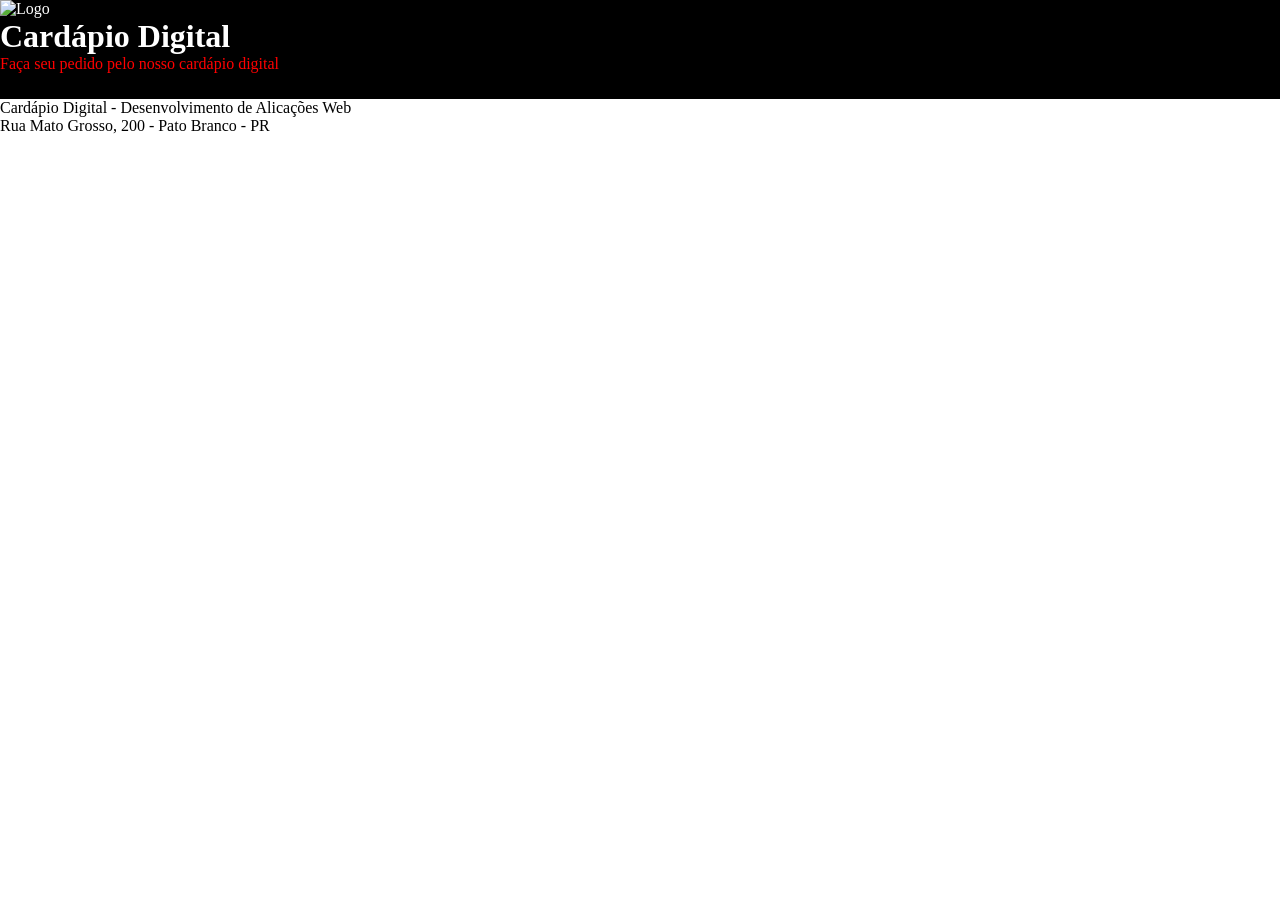
==== Cardápio-html/Index.html @ b585f3b7 "envio1" ====
<!DOCTYPE html>
<html lang="pt-BR">
<head>
    <meta charset="UTF-8">
    <meta name="viewport" content="width=device-width, initial-scale=1.0">
    <title>Cardápio Digital</title>
    <link rel = "stylesheet" href="./Assets/css/estilo.css">
</head>

<body>
<header>
    <div>
        <img src="./Assets/Img/Logo_lanchonete.svg" alt="Logo">
    </div>
    <div>
    <h1>Cardápio Digital</h1>
    <p>Faça seu pedido pelo nosso cardápio digital</p>
    </div>
    

    <div>
        <img src="./Assets/Img/cart.svg" alt="Carrinho">
    </div>
</header>  

<nav>
    <!-- Colocar as opções de navegação aqui -->
     <!--Dentro do Body está o header e o nav-->
</nav>

<main>
    <!--Colocar o conteúdo principal aqui (cards de produto)-->
    <!-- Texto Apenas dentro de H e dentro de P-->
</main>

<footer>
    <p>Cardápio Digital - Desenvolvimento de Alicações Web</p>
    <p>Rua Mato Grosso, 200 - Pato Branco - PR</p>
</footer>
    
</body>

</html>
---- Cardápio-html/Assets/css/estilo.css ----
:root{
  --text:black;
  --bg: black;
}
*{
  margin:0;
  padding:0;
  box-sizing:border-box;
}
header{
    background-color:black;
    color:white;
p {
  color: red;
}

}
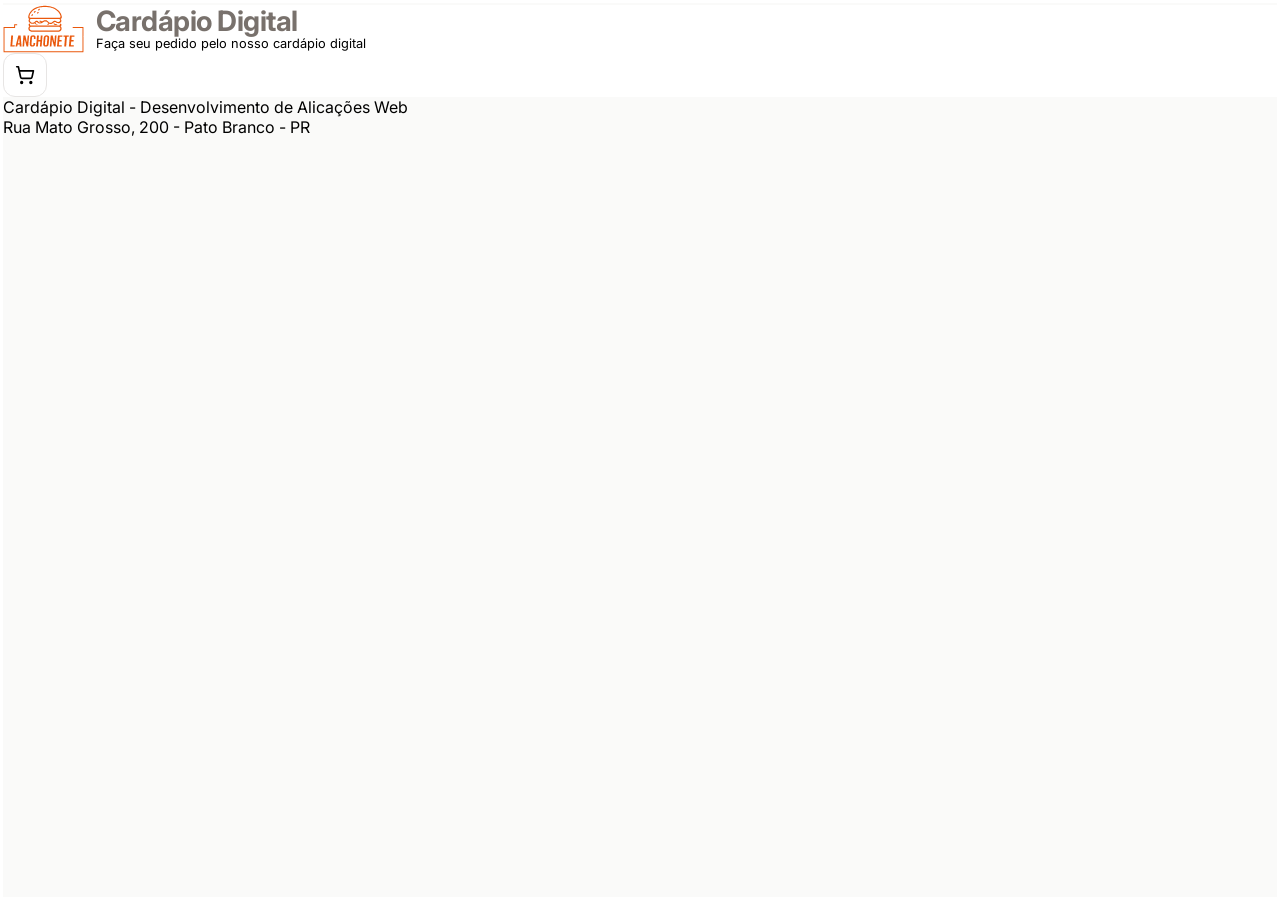
==== commit 36042877: "Aula14/08" ====
--- a/Cardápio-html/Index.html
+++ b/Cardápio-html/Index.html
@@ -1,43 +1,50 @@
 <!DOCTYPE html>
 <html lang="pt-BR">
+
 <head>
     <meta charset="UTF-8">
     <meta name="viewport" content="width=device-width, initial-scale=1.0">
     <title>Cardápio Digital</title>
-    <link rel = "stylesheet" href="./Assets/css/estilo.css">
+
+    <link rel="preconnect" href="https://fonts.googleapis.com">
+    <link rel="preconnect" href="https://fonts.gstatic.com" crossorigin>
+    <link
+        href="https://fonts.googleapis.com/css2?family=Inter:ital,opsz,wght@0,14..32,100..900;1,14..32,100..900&display=swap"
+        rel="stylesheet">
+    <link rel="stylesheet" href="./Assets/css/estilo.css">
 </head>
 
 <body>
-<header>
-    <div>
-        <img src="./Assets/Img/Logo_lanchonete.svg" alt="Logo">
-    </div>
-    <div>
-    <h1>Cardápio Digital</h1>
-    <p>Faça seu pedido pelo nosso cardápio digital</p>
-    </div>
-    
+    <header>
+        <div class="brand">
+            <img src="./Assets/Img/logo_lanchonete.svg" alt="Logo">
+        
+            <div>
+                <h1>Cardápio Digital</h1>
+                <p>Faça seu pedido pelo nosso cardápio digital</p>
+            </div>
+        </div>
 
-    <div>
-        <img src="./Assets/Img/cart.svg" alt="Carrinho">
-    </div>
-</header>  
+        <div class="cart-button">
+            <img src="./Assets/Img/cart.svg" alt="Carrinho">
+        </div>
+    </header>
 
-<nav>
-    <!-- Colocar as opções de navegação aqui -->
-     <!--Dentro do Body está o header e o nav-->
-</nav>
+    <nav>
+        <!-- Colocar as opções de navegação aqui -->
+        <!--Dentro do Body está o header e o nav-->
+    </nav>
 
-<main>
-    <!--Colocar o conteúdo principal aqui (cards de produto)-->
-    <!-- Texto Apenas dentro de H e dentro de P-->
-</main>
+    <main>
+        <!--Colocar o conteúdo principal aqui (cards de produto)-->
+        <!-- Texto Apenas dentro de H e dentro de P-->
+    </main>
 
-<footer>
-    <p>Cardápio Digital - Desenvolvimento de Alicações Web</p>
-    <p>Rua Mato Grosso, 200 - Pato Branco - PR</p>
-</footer>
-    
+    <footer>
+        <p>Cardápio Digital - Desenvolvimento de Alicações Web</p>
+        <p>Rua Mato Grosso, 200 - Pato Branco - PR</p>
+    </footer>
+
 </body>
 
 </html>
--- a/Cardápio-html/Assets/css/estilo.css
+++ b/Cardápio-html/Assets/css/estilo.css
@@ -1,17 +1,64 @@
 :root{
-  --text:black;
-  --bg: black;
+  --text:#1c1917
 }
-*{
-  margin:0;
-  padding:0;
-  box-sizing:border-box;
+/******
+*Generics
+*******/
+body {
+  border: 3px solid white;
+  font-family: "Inter", sans-serif;
+  min-height: 100vh;
+  color: var(--text);
+  background-color: #fafaf9;
 }
-header{
-    background-color:black;
-    color:white;
-p {
-  color: red;
+* {
+  margin: 0;
+  padding: 0;
+  box-sizing: border-box;
 }
 
+header {
+  background-color: #ffffff;
+}
+
+p {
+  color: black;
+}
+
+/***********
+Cabeçalho
+***********/
+header .brand {
+  display: flex;
+  align-items: center; 
+  margin-top: 2px;
+  font-size: 0.8rem;
+  color: #78716c;
+  gap: 0.75rem;
+}
+
+header .brand img {
+  height: 3rem;
+}
+
+header .brand h1 {
+  font-size: 1.75rem;
+  font-weight: 700;
+  line-height: 1.05;
+  letter-spacing: -0.5px;
+}
+
+header .cart-button {
+  display: flex;
+  border: 1px solid #E7E5E4;
+  width: 2.75rem;
+  height: 2.75rem;
+  align-items: center;
+  justify-content: center;
+  border-radius: 0.75rem;
+}
+
+header .cart-button img {
+  width: 1.25rem;
+  height: 1.25rem;
 }
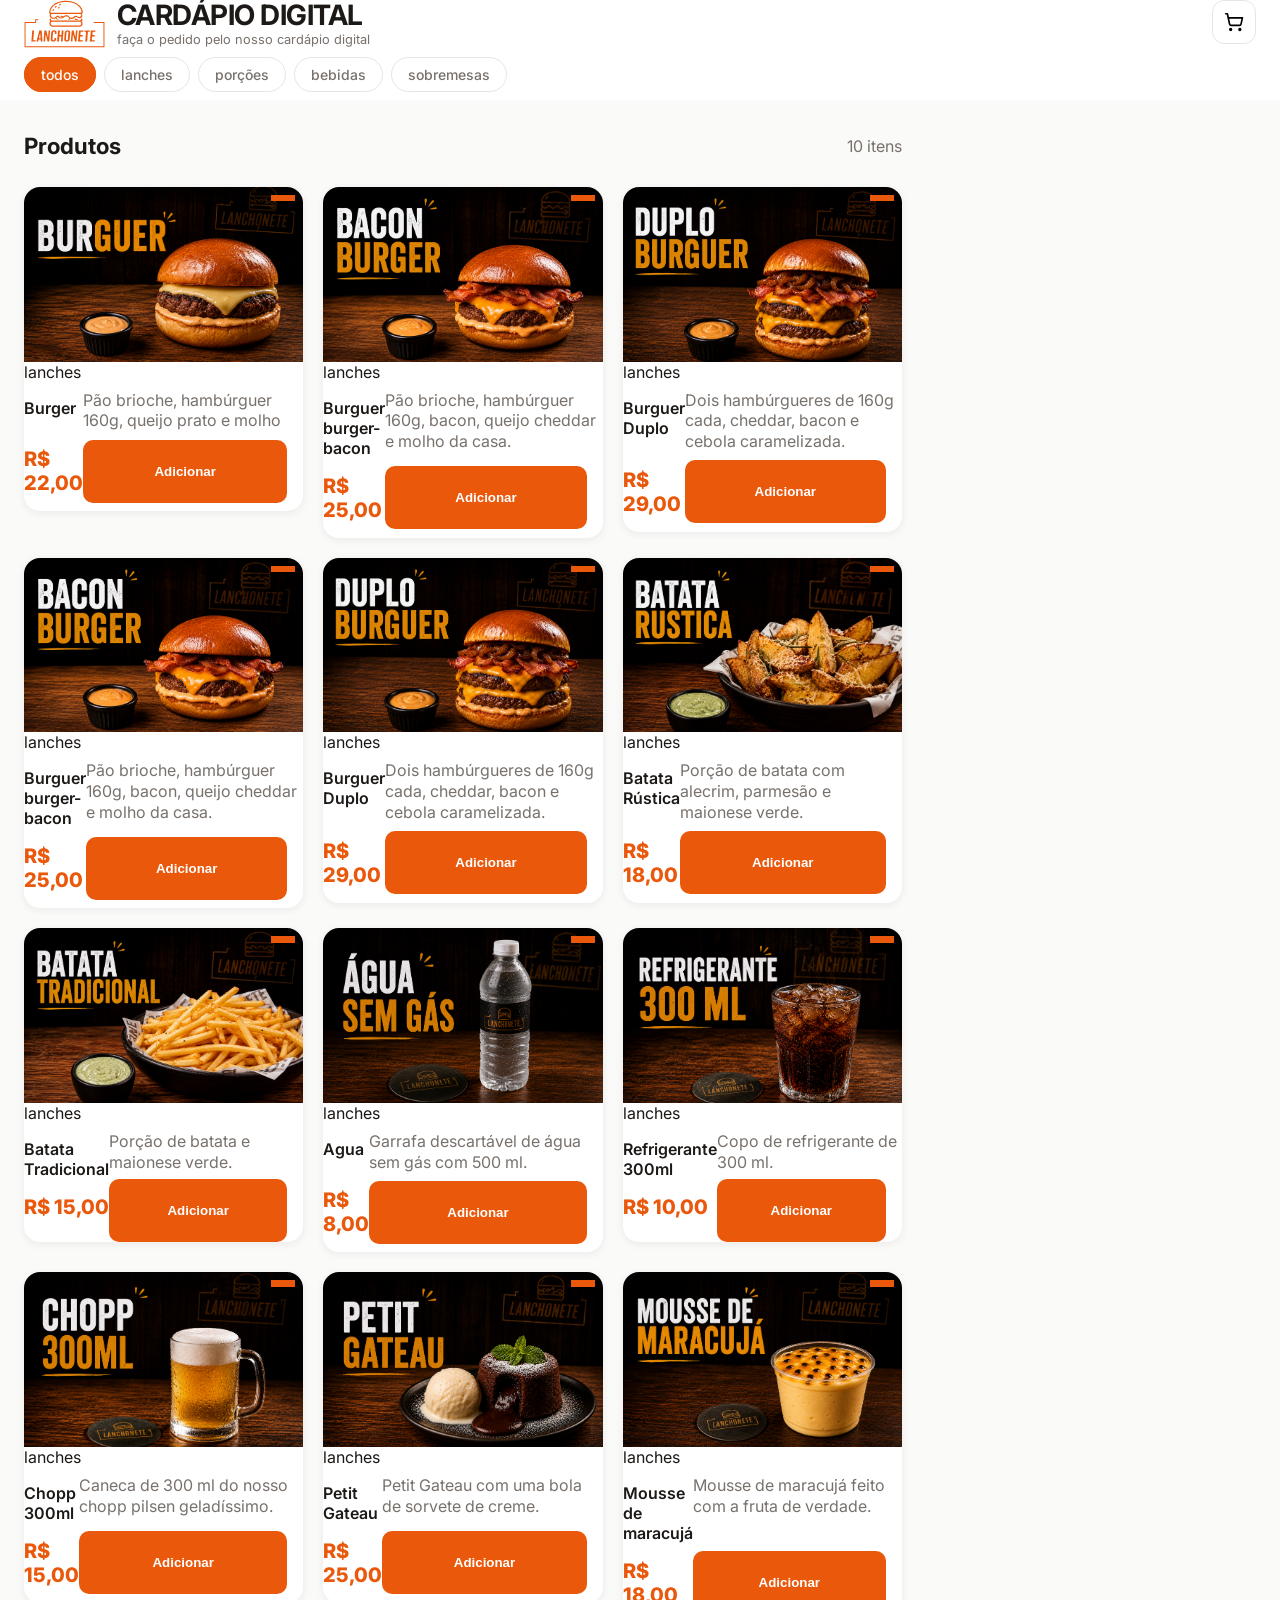
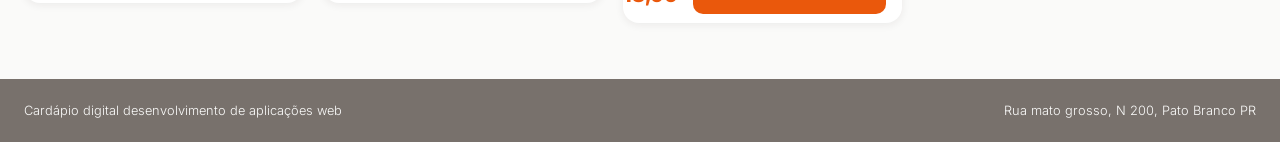
==== commit 66c1afd0: "aula28/08" ====
--- a/Cardápio-html/Index.html
+++ b/Cardápio-html/Index.html
@@ -4,45 +4,186 @@
 <head>
     <meta charset="UTF-8">
     <meta name="viewport" content="width=device-width, initial-scale=1.0">
-    <title>Cardápio Digital</title>
-
+    <title>CARDÁPIO DIGITAL</title>
     <link rel="preconnect" href="https://fonts.googleapis.com">
     <link rel="preconnect" href="https://fonts.gstatic.com" crossorigin>
-    <link
-        href="https://fonts.googleapis.com/css2?family=Inter:ital,opsz,wght@0,14..32,100..900;1,14..32,100..900&display=swap"
-        rel="stylesheet">
+    <link href="https://fonts.googleapis.com/css2?family=Inter:ital,opsz,wght@0,14..32,100..900;1,14..32,100..900&display=swap" rel="stylesheet">
     <link rel="stylesheet" href="./Assets/css/estilo.css">
 </head>
 
 <body>
     <header>
-        <div class="brand">
-            <img src="./Assets/Img/logo_lanchonete.svg" alt="Logo">
-        
-            <div>
-                <h1>Cardápio Digital</h1>
-                <p>Faça seu pedido pelo nosso cardápio digital</p>
+        <div class="container">
+            <div class="brand">
+                <img src="./Assets/Img/logo_lanchonete.svg" alt="logo">
+
+                <div>
+                    <h1>CARDÁPIO DIGITAL</h1>
+                    <p>faça o pedido pelo nosso cardápio digital</p>
+                </div>
             </div>
-        </div>
 
-        <div class="cart-button">
-            <img src="./Assets/Img/cart.svg" alt="Carrinho">
+            <div class="cart-button">
+                <img src="./Assets/Img/cart.svg" alt="carrinho">
+            </div>
         </div>
     </header>
 
     <nav>
-        <!-- Colocar as opções de navegação aqui -->
-        <!--Dentro do Body está o header e o nav-->
+        <ul class="container">
+            <li><a href="#" class="active">todos</a></li>
+            <li><a href="#">lanches</a></li>
+            <li><a href="#">porções</a></li>
+            <li><a href="#">bebidas</a></li>
+            <li><a href="#">sobremesas</a></li>
+        </ul>
     </nav>
 
     <main>
-        <!--Colocar o conteúdo principal aqui (cards de produto)-->
-        <!-- Texto Apenas dentro de H e dentro de P-->
+        <!-- colocar o conteudo principal aqui (cards de produtos)-->
+         <section>
+            <header>
+                <h2>Produtos</h2>
+                <p>10 itens</p>
+            </header>
+            <article>
+                <figure>
+                    <img src="./Assets/Img/burger.png" alt="Burger"
+                    figcaption>lanches<figcaption>
+                </figure>
+                    <h3>Burger</h3>
+                    <p>Pão brioche, hambúrguer 160g, queijo prato e molho</p>
+                    <p>R$ 22,00</p>
+                    <button type="button">Adicionar</button>
+            </article>
+
+            <article>
+                <figure>
+                    <img src="./Assets/Img/burger-bacon.png" alt="burger"
+                    figcaption>lanches<figcaption>
+                </figure>
+                    <h3>Burguer burger-bacon</h3>
+                    <p>Pão brioche, hambúrguer 160g, bacon, queijo cheddar e molho da casa.</p>
+                    <p>R$ 25,00</p>
+                    <button type="button">Adicionar</button>
+            </article>
+
+            <article>
+                <figure>
+                    <img src="./Assets/Img/burger-double.png" alt="burger-double"
+                    figcaption>lanches<figcaption>
+                </figure>
+                    <h3>Burguer Duplo</h3>
+                    <p> Dois hambúrgueres de 160g cada, cheddar, bacon e cebola caramelizada.</p>
+                    <p>R$ 29,00</p>
+                    <button type="button">Adicionar</button>
+            </article>
+
+             <article>
+                <figure>
+                    <img src="./Assets/Img/burger-bacon.png" alt="burger"
+                    figcaption>lanches<figcaption>
+                </figure>
+                    <h3>Burguer burger-bacon</h3>
+                    <p>Pão brioche, hambúrguer 160g, bacon, queijo cheddar e molho da casa.</p>
+                    <p>R$ 25,00</p>
+                    <button type="button">Adicionar</button>
+            </article>
+
+            <article>
+                <figure>
+                    <img src="./Assets/Img/burger-double.png" alt="burger-double"
+                    figcaption>lanches<figcaption>
+                </figure>
+                    <h3>Burguer Duplo</h3>
+                    <p> Dois hambúrgueres de 160g cada, cheddar, bacon e cebola caramelizada.</p>
+                    <p>R$ 29,00</p>
+                    <button type="button">Adicionar</button>
+            </article>
+
+            <article>
+                <figure>
+                    <img src="./Assets/Img/batata-rustica.png" alt="batata-rustica"
+                    figcaption>lanches<figcaption>
+                </figure>
+                    <h3>Batata Rústica</h3>
+                    <p> Porção de batata com alecrim, parmesão e maionese verde.</p>
+                    <p>R$ 18,00</p>
+                    <button type="button">Adicionar</button>
+            </article>
+            <article>
+                <figure>
+                    <img src="./Assets/Img/batata-tradicional.png" alt="batata-tradicional"
+                    figcaption>lanches<figcaption>
+                </figure>
+                    <h3>Batata Tradicional</h3>
+                    <p> Porção de batata e maionese verde.</p>
+                    <p>R$ 15,00</p>
+                    <button type="button">Adicionar</button>
+            </article>
+            <article>
+                <figure>
+                    <img src="./Assets/Img/agua.png" alt="Agua"
+                    figcaption>lanches<figcaption>
+                </figure>
+                    <h3>Agua</h3>
+                    <p> Garrafa descartável de água sem gás com 500 ml.</p>
+                    <p>R$ 8,00</p>
+                    <button type="button">Adicionar</button>
+            </article>
+
+            <article>
+                <figure>
+                    <img src="./Assets/Img/refri.png" alt="refri"
+                    figcaption>lanches<figcaption>
+                </figure>
+                    <h3>Refrigerante 300ml</h3>
+                    <p> Copo de refrigerante de 300 ml.</p>
+                    <p>R$ 10,00</p>
+                    <button type="button">Adicionar</button>
+            </article>
+            <article>
+                <figure>
+                    <img src="./Assets/Img/chopp.png" alt="Chopp"
+                    figcaption>lanches<figcaption>
+                </figure>
+                    <h3>Chopp 300ml</h3>
+                    <p> Caneca de 300 ml do nosso chopp pilsen geladíssimo.</p>
+                    <p>R$ 15,00</p>
+                    <button type="button">Adicionar</button>
+            </article>
+
+            <article>
+                <figure>
+                    <img src="./Assets/Img/petit-gateau.png" alt="petit-gateau"
+                    figcaption>lanches<figcaption>
+                </figure>
+                    <h3>Petit Gateau</h3>
+                    <p> Petit Gateau com uma bola de sorvete de creme.</p>
+                    <p>R$ 25,00</p>
+                    <button type="button">Adicionar</button>
+            </article>
+
+            <article>
+                <figure>
+                    <img src="./Assets/Img/mousse-maracuja.png" alt="mousse-maracuja"
+                    figcaption>lanches<figcaption>
+                </figure>
+                    <h3>Mousse de maracujá</h3>
+                    <p> Mousse de maracujá feito com a fruta de verdade.</p>
+                    <p>R$ 18,00</p>
+                    <button type="button">Adicionar</button>
+            </article>
+
+         </section>
+         <aside></aside>
+
     </main>
-
     <footer>
-        <p>Cardápio Digital - Desenvolvimento de Alicações Web</p>
-        <p>Rua Mato Grosso, 200 - Pato Branco - PR</p>
+        <div class="container">
+            <p>Cardápio digital desenvolvimento de aplicações web</p>
+            <p>Rua mato grosso, N 200, Pato Branco PR</p>
+        </div>
     </footer>
 
 </body>
--- a/Cardápio-html/Assets/css/estilo.css
+++ b/Cardápio-html/Assets/css/estilo.css
@@ -1,64 +1,236 @@
-:root{
-  --text:#1c1917
-}
-/******
-*Generics
-*******/
+:root {
+    --text: #1c1917;
+    --text-muted: #78716c;
+    --bg: #fafaf9;
+    --primary: #ea580c;
+    --border:#e7e5e4;
+}
+
+
+/* GENERICO */
+* {
+    margin: 0;
+    padding: 0;
+    box-sizing: border-box;
+}
+
 body {
-  border: 3px solid white;
-  font-family: "Inter", sans-serif;
-  min-height: 100vh;
-  color: var(--text);
-  background-color: #fafaf9;
-}
-* {
-  margin: 0;
-  padding: 0;
-  box-sizing: border-box;
-}
-
-header {
+    font-family: 'Inter', sans-serif;
+    min-height: 100vh;
+    color: var(--text);
+    background-color: var(--bg);
+}
+
+.container,
+main{
+    width: min(100% - 3rem, 1920px);
+    margin-inline: auto;
+}
+main > section{
+
+}
+
+/* CABEÇALHO */
+
+body > header {
+    background-color: #ffffff;
+}
+
+header .container {
+    display: flex;
+    justify-content: space-between;
+}
+header .brand {
+    display: flex;
+    align-items: center;
+    gap: 0.75rem;
+}
+
+header .brand img {
+    height: 3rem;
+}
+
+header .brand h1 {
+    font-size: 1.75rem;
+    font-weight: 700;
+    line-height: 1.05;
+    letter-spacing: -0.5px;
+}
+
+header .brand p {
+    font-size: 0.8rem;
+    margin-top: 2px;
+    color: var(--text-muted);
+}
+
+header .cart-button {
+    display: flex;
+    border: 1px solid var(--border);
+    width: 2.75rem;
+    height: 2.75rem;
+    align-items: center;
+    justify-content: center;
+    border-radius: 0.75rem;
+}
+
+header .cart-button img {
+    width: 1.25rem;
+    height: 1.25rem;
+}
+
+
+/* NAVEGAÇÃO */
+
+nav {
+    background-color: #ffffff;
+}
+
+nav ul {
+    display: flex;
+    list-style: none;
+    gap: 0.5rem;
+    padding-block: 1rem;
+}
+
+nav ul a {
+    border: 1px solid var(--border);
+    border-radius: 999px;
+    padding: 0.5rem 1rem;
+    text-decoration: none;
+    color: var(--text-muted);
+    font-size: 0.875rem;
+    font-weight: 500;
+}
+
+nav ul a.active {
+    border-color: var(--primary);
+    background-color: var(--primary);
+    color: #ffffff;
+}
+
+nav ul a:not(.active):hover {
+    border-color: var(--primary);
+    color: var(--primary);
+}
+
+/**********
+* MAIN
+**********/
+main{
+  display: grid;
+  grid-template-columns: minmax(0, 1fr) 330px;
+  gap: 1.5rem;
+  padding-block: 1.5rem;
+}
+main > section{
+  display:grid;
+  gap: 1.25rem;
+  grid-template-columns: repeat(3, minmax(0, 1fr));
+  align-items: start;
+}
+main > section header{
+  display: flex;
+  grid-column: 1 / -1;
+  justify-content: space-between;
+  align-items: center;
+  padding-block: 0.5rem;
+}
+  main > section header h2{
+    font-size: 1.4rem;
+  }
+  main>section header p{
+    color: var(--text-muted);
+    font: size 0.75rem;
+  }
+main > section article{
+  display:grid;
+  grid-template-columns: 1fr auto;
+  overflow: hidden;
+  border: var(--border);
+  border-radius: 1rem;
   background-color: #ffffff;
-}
-
-p {
-  color: black;
-}
-
-/***********
-Cabeçalho
-***********/
-header .brand {
-  display: flex;
-  align-items: center; 
-  margin-top: 2px;
-  font-size: 0.8rem;
-  color: #78716c;
-  gap: 0.75rem;
-}
-
-header .brand img {
-  height: 3rem;
-}
-
-header .brand h1 {
-  font-size: 1.75rem;
-  font-weight: 700;
-  line-height: 1.05;
-  letter-spacing: -0.5px;
-}
-
-header .cart-button {
-  display: flex;
-  border: 1px solid #E7E5E4;
-  width: 2.75rem;
-  height: 2.75rem;
-  align-items: center;
-  justify-content: center;
-  border-radius: 0.75rem;
-}
-
-header .cart-button img {
-  width: 1.25rem;
-  height: 1.25rem;
+  box-shadow: 0 2px 8px rgb(36 33 31 / 7%);
+}
+
+section article figure {
+  position: relative;
+  grid-column: 1 / -1;
+  aspect-ratio:16 / 10;
+}
+section article figure Img{
+  object-fit: cover;
+  width: 100%;
+  height: 100%;
+  display: block;
+}
+
+section article figure figcaption{
+  position:absolute;
+  top:0.5rem;
+  right: 0.5rem;
+  background-color: var(--primary);
+  color:#ffffff;
+  font-size: 0.6rem;
+  text-transform: lowercase;
+  padding-block: 0.2rem;
+  padding-inline: 0.75rem;
+  padding-radius: 0.5rem;
+}
+section article h3
+section article p{
+  grid-column: 1 / -1;
+  padding-inline: 1rem;
+}
+section article h3{
+  padding-top: 1rem;
+  font-size: 1rem;
+  font-weight: 600;
+  line-height: 1.25;
+}
+section article p:first-of-type{
+  color:var(--text-muted);
+  padding-top: 0.5rem;
+  font-size: 0.75;
+  line-height: 1.3;
+}
+section article p:last-of-type{
+  color:var(--primary);
+  padding-block: 1rem;
+  font-size:1.25rem;
+  font-weight: 800;
+}
+section article button{
+  background-color: var(--primary);
+  color:#ffffff;
+  border:0;
+  padding: 1.5rem 1rem;
+  border-radius:10px;
+  font-weight:700;
+  cursor:pointer;
+  grid-column:2;
+  align-self:center;
+  margin-right:1rem;
+
+}
+
+
+/* FOOTER */
+
+footer {
+    background-color: var(--text-muted);
+    color: var(--bg);
+    font-size: 0.8rem;
+    font-weight: 300;
+    margin-top: 2rem;
+    padding-block: 1.5rem;
+
+    width: 1920px;
+    max-width: 100%;
+    margin-inline: auto;
+}
+
+footer .container {
+    display: flex;
+    justify-content: space-between;
+    align-items: center;
 }
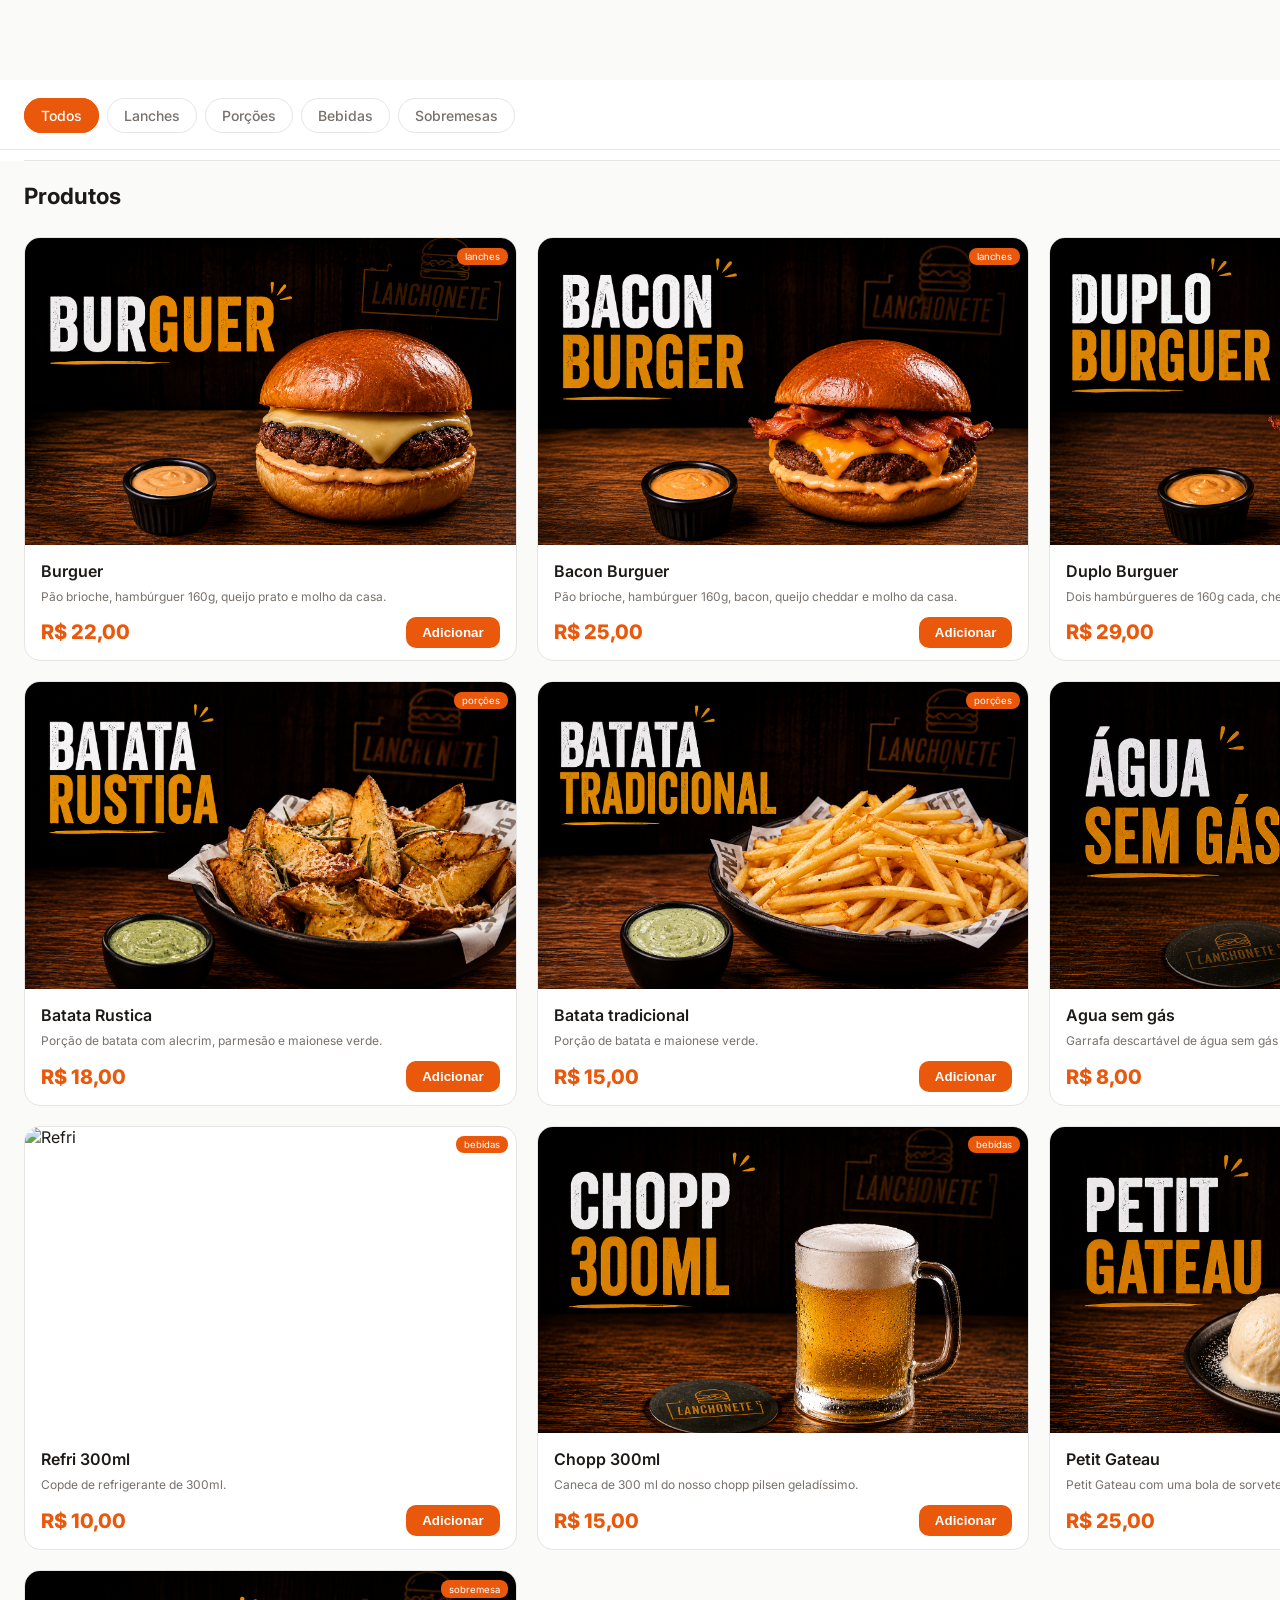
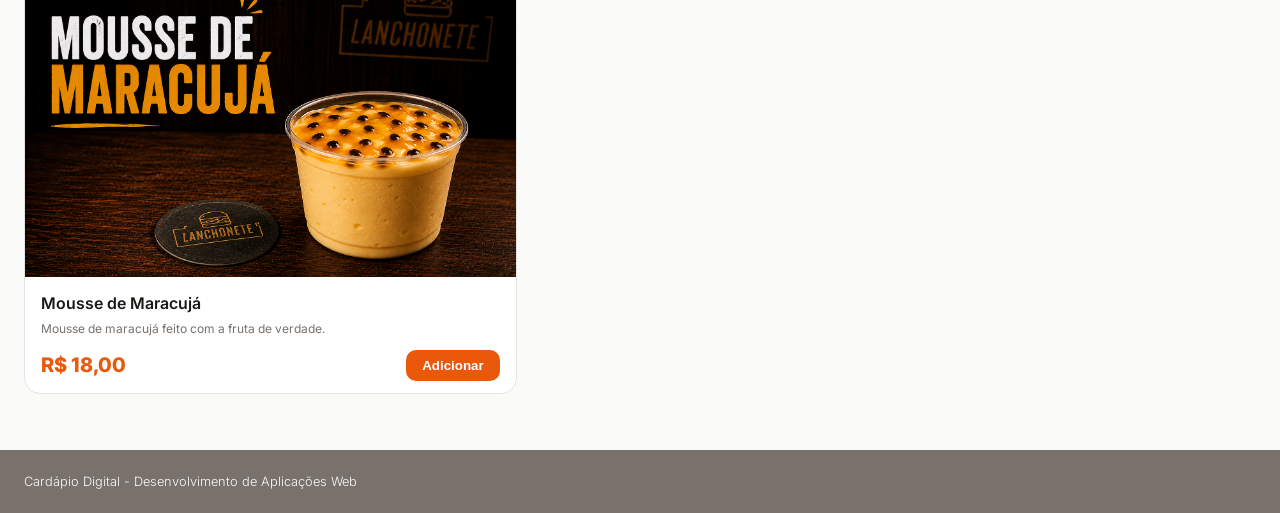
==== commit fcc83476: "Aula02/09" ====
--- a/Cardápio-html/Index.html
+++ b/Cardápio-html/Index.html
@@ -1,191 +1,190 @@
-<!DOCTYPE html>
+<!doctype html>
 <html lang="pt-BR">
-
-<head>
-    <meta charset="UTF-8">
-    <meta name="viewport" content="width=device-width, initial-scale=1.0">
-    <title>CARDÁPIO DIGITAL</title>
-    <link rel="preconnect" href="https://fonts.googleapis.com">
-    <link rel="preconnect" href="https://fonts.gstatic.com" crossorigin>
-    <link href="https://fonts.googleapis.com/css2?family=Inter:ital,opsz,wght@0,14..32,100..900;1,14..32,100..900&display=swap" rel="stylesheet">
-    <link rel="stylesheet" href="./Assets/css/estilo.css">
-</head>
-
-<body>
+  <head>
+    <meta charset="UTF-8" />
+    <meta name="viewport" content="width=device-width, initial-scale=1.0" />
+    <title>Cardápio Digital</title>
+    <link rel="preconnect" href="https://fonts.googleapis.com" />
+    <link rel="preconnect" href="https://fonts.gstatic.com" crossorigin />
+    <link
+      href="https://fonts.googleapis.com/css2?family=Inter:ital,opsz,wght@0,14..32,100..900;1,14..32,100..900&display=swap"
+      rel="stylesheet"
+    />
+    <link rel="stylesheet" href="Assets/css/estilo.css" />
+  </head>
+  <body>
     <header>
-        <div class="container">
-            <div class="brand">
-                <img src="./Assets/Img/logo_lanchonete.svg" alt="logo">
-
-                <div>
-                    <h1>CARDÁPIO DIGITAL</h1>
-                    <p>faça o pedido pelo nosso cardápio digital</p>
-                </div>
-            </div>
-
-            <div class="cart-button">
-                <img src="./Assets/Img/cart.svg" alt="carrinho">
-            </div>
+      <div class="container">
+        <div class="brand">
+          <img
+            src="Assets/Img/logo_lanchonete.svg"
+            alt="Logo do Cardápio Digital"
+          />
+          <div>
+            <h1>Cardápio Digital</h1>
+            <p>Faça o seu pedido pelo nosso cardápio digital</p>
+          </div>
         </div>
+        <div class="cart-button">
+          <img src="Assets/Img/cart.svg" alt="Logo do Carrinho de Compras" />
+        </div>
+      </div>
     </header>
 
     <nav>
-        <ul class="container">
-            <li><a href="#" class="active">todos</a></li>
-            <li><a href="#">lanches</a></li>
-            <li><a href="#">porções</a></li>
-            <li><a href="#">bebidas</a></li>
-            <li><a href="#">sobremesas</a></li>
-        </ul>
+      <ul class="container">
+        <li><a href="#" class="active">Todos</a></li>
+        <li><a href="#">Lanches</a></li>
+        <li><a href="#">Porções</a></li>
+        <li><a href="#">Bebidas</a></li>
+        <li><a href="#">Sobremesas</a></li>
+      </ul>
     </nav>
 
     <main>
-        <!-- colocar o conteudo principal aqui (cards de produtos)-->
-         <section>
-            <header>
-                <h2>Produtos</h2>
-                <p>10 itens</p>
-            </header>
-            <article>
-                <figure>
-                    <img src="./Assets/Img/burger.png" alt="Burger"
-                    figcaption>lanches<figcaption>
-                </figure>
-                    <h3>Burger</h3>
-                    <p>Pão brioche, hambúrguer 160g, queijo prato e molho</p>
-                    <p>R$ 22,00</p>
-                    <button type="button">Adicionar</button>
-            </article>
+      <section>
+        <header>
+          <h2>Produtos</h2>
+          <p>10 itens</p>
+        </header>
 
-            <article>
-                <figure>
-                    <img src="./Assets/Img/burger-bacon.png" alt="burger"
-                    figcaption>lanches<figcaption>
-                </figure>
-                    <h3>Burguer burger-bacon</h3>
-                    <p>Pão brioche, hambúrguer 160g, bacon, queijo cheddar e molho da casa.</p>
-                    <p>R$ 25,00</p>
-                    <button type="button">Adicionar</button>
-            </article>
+        <article>
+          <figure>
+            <img src="Assets/Img/burger.png" alt="Burguer" />
+            <figcaption>Lanches</figcaption>
+          </figure>
+          <h3>Burguer</h3>
+          <p>Pão brioche, hambúrguer 160g, queijo prato e molho da casa.</p>
+          <p>R$ 22,00</p>
+          <button type="button">Adicionar</button>
+        </article>
 
-            <article>
-                <figure>
-                    <img src="./Assets/Img/burger-double.png" alt="burger-double"
-                    figcaption>lanches<figcaption>
-                </figure>
-                    <h3>Burguer Duplo</h3>
-                    <p> Dois hambúrgueres de 160g cada, cheddar, bacon e cebola caramelizada.</p>
-                    <p>R$ 29,00</p>
-                    <button type="button">Adicionar</button>
-            </article>
+        <article>
+          <figure>
+            <img src="Assets/Img/burger-bacon.png" alt="Bacon Burguer" />
+            <figcaption>Lanches</figcaption>
+          </figure>
+          <h3>Bacon Burguer</h3>
+          <p>
+            Pão brioche, hambúrguer 160g, bacon, queijo cheddar e molho da casa.
+          </p>
+          <p>R$ 25,00</p>
+          <button type="button">Adicionar</button>
+        </article>
 
-             <article>
-                <figure>
-                    <img src="./Assets/Img/burger-bacon.png" alt="burger"
-                    figcaption>lanches<figcaption>
-                </figure>
-                    <h3>Burguer burger-bacon</h3>
-                    <p>Pão brioche, hambúrguer 160g, bacon, queijo cheddar e molho da casa.</p>
-                    <p>R$ 25,00</p>
-                    <button type="button">Adicionar</button>
-            </article>
+        <article>
+          <figure>
+            <img src="Assets/Img/burger-double.png" alt="Double Burguer" />
+            <figcaption>Lanches</figcaption>
+          </figure>
+          <h3>Duplo Burguer</h3>
+          <p>
+            Dois hambúrgueres de 160g cada, cheddar, bacon e cebola
+            caramelizada.
+          </p>
+          <p>R$ 29,00</p>
+          <button type="button">Adicionar</button>
+        </article>
 
-            <article>
-                <figure>
-                    <img src="./Assets/Img/burger-double.png" alt="burger-double"
-                    figcaption>lanches<figcaption>
-                </figure>
-                    <h3>Burguer Duplo</h3>
-                    <p> Dois hambúrgueres de 160g cada, cheddar, bacon e cebola caramelizada.</p>
-                    <p>R$ 29,00</p>
-                    <button type="button">Adicionar</button>
-            </article>
+        <article>
+          <figure>
+            <img src="Assets/Img/batata-rustica.png" alt="Batata rustica" />
+            <figcaption>Porções</figcaption>
+          </figure>
+          <h3>Batata Rustica</h3>
+          <p>Porção de batata com alecrim, parmesão e maionese verde.</p>
+          <p>R$ 18,00</p>
+          <button type="button">Adicionar</button>
+        </article>
 
-            <article>
-                <figure>
-                    <img src="./Assets/Img/batata-rustica.png" alt="batata-rustica"
-                    figcaption>lanches<figcaption>
-                </figure>
-                    <h3>Batata Rústica</h3>
-                    <p> Porção de batata com alecrim, parmesão e maionese verde.</p>
-                    <p>R$ 18,00</p>
-                    <button type="button">Adicionar</button>
-            </article>
-            <article>
-                <figure>
-                    <img src="./Assets/Img/batata-tradicional.png" alt="batata-tradicional"
-                    figcaption>lanches<figcaption>
-                </figure>
-                    <h3>Batata Tradicional</h3>
-                    <p> Porção de batata e maionese verde.</p>
-                    <p>R$ 15,00</p>
-                    <button type="button">Adicionar</button>
-            </article>
-            <article>
-                <figure>
-                    <img src="./Assets/Img/agua.png" alt="Agua"
-                    figcaption>lanches<figcaption>
-                </figure>
-                    <h3>Agua</h3>
-                    <p> Garrafa descartável de água sem gás com 500 ml.</p>
-                    <p>R$ 8,00</p>
-                    <button type="button">Adicionar</button>
-            </article>
+        <article>
+          <figure>
+            <img
+              src="Assets/Img/batata-tradicional.png"
+              alt="Batata tradicional"
+            />
+            <figcaption>Porções</figcaption>
+          </figure>
+          <h3>Batata tradicional</h3>
+          <p>Porção de batata e maionese verde.</p>
+          <p>R$ 15,00</p>
+          <button type="button">Adicionar</button>
+        </article>
 
-            <article>
-                <figure>
-                    <img src="./Assets/Img/refri.png" alt="refri"
-                    figcaption>lanches<figcaption>
-                </figure>
-                    <h3>Refrigerante 300ml</h3>
-                    <p> Copo de refrigerante de 300 ml.</p>
-                    <p>R$ 10,00</p>
-                    <button type="button">Adicionar</button>
-            </article>
-            <article>
-                <figure>
-                    <img src="./Assets/Img/chopp.png" alt="Chopp"
-                    figcaption>lanches<figcaption>
-                </figure>
-                    <h3>Chopp 300ml</h3>
-                    <p> Caneca de 300 ml do nosso chopp pilsen geladíssimo.</p>
-                    <p>R$ 15,00</p>
-                    <button type="button">Adicionar</button>
-            </article>
+        <article>
+          <figure>
+            <img src="Assets/Img/agua.png" alt="Agua" />
+            <figcaption>Bebidas</figcaption>
+          </figure>
+          <h3>Agua sem gás</h3>
+          <p>Garrafa descartável de água sem gás com 500 ml.</p>
+          <p>R$ 8,00</p>
+          <button type="button">Adicionar</button>
+        </article>
 
-            <article>
-                <figure>
-                    <img src="./Assets/Img/petit-gateau.png" alt="petit-gateau"
-                    figcaption>lanches<figcaption>
-                </figure>
-                    <h3>Petit Gateau</h3>
-                    <p> Petit Gateau com uma bola de sorvete de creme.</p>
-                    <p>R$ 25,00</p>
-                    <button type="button">Adicionar</button>
-            </article>
+        <article>
+          <figure>
+            <img src="./assets/img/refri.png " alt="Refri" />
+            <figcaption>Bebidas</figcaption>
+          </figure>
+          <h3>Refri 300ml</h3>
+          <p>Copde de refrigerante de 300ml.</p>
+          <p>R$ 10,00</p>
+          <button type="button">Adicionar</button>
+        </article>
 
-            <article>
-                <figure>
-                    <img src="./Assets/Img/mousse-maracuja.png" alt="mousse-maracuja"
-                    figcaption>lanches<figcaption>
-                </figure>
-                    <h3>Mousse de maracujá</h3>
-                    <p> Mousse de maracujá feito com a fruta de verdade.</p>
-                    <p>R$ 18,00</p>
-                    <button type="button">Adicionar</button>
-            </article>
+        <article>
+          <figure>
+            <img src="Assets/Img/chopp.png" alt="Chopp" />
+            <figcaption>Bebidas</figcaption>
+          </figure>
+          <h3>Chopp 300ml</h3>
+          <p>Caneca de 300 ml do nosso chopp pilsen geladíssimo.</p>
+          <p>R$ 15,00</p>
+          <button type="button">Adicionar</button>
+        </article>
 
-         </section>
-         <aside></aside>
+        <article>
+          <figure>
+            <img src="Assets/Img/petit-gateau.png" alt="Petit Gateau" />
+            <figcaption>Sobremesa</figcaption>
+          </figure>
+          <h3>Petit Gateau</h3>
+          <p>Petit Gateau com uma bola de sorvete de creme.</p>
+          <p>R$ 25,00</p>
+          <button type="button">Adicionar</button>
+        </article>
 
+        <article>
+          <figure>
+            <img
+              src="Assets/Img/mousse-maracuja.png"
+              alt="Mousse de Maracujá"
+            />
+            <figcaption>Sobremesa</figcaption>
+          </figure>
+          <h3>Mousse de Maracujá</h3>
+          <p>Mousse de maracujá feito com a fruta de verdade.</p>
+          <p>R$ 18,00</p>
+          <button type="button">Adicionar</button>
+        </article>
+      </section>
+
+      <aside>
+        <h2>Seu Pedido</h2>
+        <div class="cart-empty">
+            <img src="Assets/Img/cart.svg">
+            <p>Seu carrinho está vazio</p>
+            <p>Escolha um item do Cardápio para começar</p>
+        </div>
+      </aside>
     </main>
+
     <footer>
-        <div class="container">
-            <p>Cardápio digital desenvolvimento de aplicações web</p>
-            <p>Rua mato grosso, N 200, Pato Branco PR</p>
-        </div>
+      <div class="container">
+        <p>Cardápio Digital - Desenvolvimento de Aplicações Web</p>
+        <p>Rua Mato Grosso, 200 - Pato Branco - PR</p>
+      </div>
     </footer>
-
-</body>
-
+  </body>
 </html>
--- a/Cardápio-html/Assets/css/estilo.css
+++ b/Cardápio-html/Assets/css/estilo.css
@@ -3,7 +3,7 @@
     --text-muted: #78716c;
     --bg: #fafaf9;
     --primary: #ea580c;
-    --border:#e7e5e4;
+    --border: #e7e5e4;
 }
 
 
@@ -19,27 +19,36 @@
     min-height: 100vh;
     color: var(--text);
     background-color: var(--bg);
-}
-
-.container,
-main{
+
+    display: grid;
+    grid-template-rows: auto auto 1fr auto ;
+}
+
+.container, 
+main {
     width: min(100% - 3rem, 1920px);
     margin-inline: auto;
 }
-main > section{
-
-}
+
 
 /* CABEÇALHO */
 
-body > header {
+Body > header {
     background-color: #ffffff;
+    position:sticky;
+    top:5rem;
+    z-index: 10;
+
+
 }
 
 header .container {
     display: flex;
     justify-content: space-between;
-}
+    border-bottom: 1px solid var(--border);
+    padding-block: 1rem;
+}
+
 header .brand {
     display: flex;
     align-items: center;
@@ -51,13 +60,14 @@
 }
 
 header .brand h1 {
-    font-size: 1.75rem;
+    font-size:clamp(1.25rem, 5vw, 1.75rem);
     font-weight: 700;
     line-height: 1.05;
     letter-spacing: -0.5px;
 }
 
 header .brand p {
+    display: none;
     font-size: 0.8rem;
     margin-top: 2px;
     color: var(--text-muted);
@@ -65,6 +75,7 @@
 
 header .cart-button {
     display: flex;
+    flex:0 0 auto;
     border: 1px solid var(--border);
     width: 2.75rem;
     height: 2.75rem;
@@ -74,8 +85,7 @@
 }
 
 header .cart-button img {
-    width: 1.25rem;
-    height: 1.25rem;
+   
 }
 
 
@@ -83,6 +93,13 @@
 
 nav {
     background-color: #ffffff;
+    border-bottom: 1px solid var(--border);
+    padding-block: 0.5rem;
+    overflow:hidden;
+    position:sticky;
+    top:5rem;
+    z-index: 10;
+
 }
 
 nav ul {
@@ -90,6 +107,12 @@
     list-style: none;
     gap: 0.5rem;
     padding-block: 1rem;
+    overflow-x:auto;
+    overscroll-behavior-inline: contain;
+    scrollbar-width: thin;
+}
+nav ul li{
+  flex:0 0 auto;
 }
 
 nav ul a {
@@ -112,105 +135,135 @@
     border-color: var(--primary);
     color: var(--primary);
 }
-
-/**********
-* MAIN
-**********/
-main{
-  display: grid;
-  grid-template-columns: minmax(0, 1fr) 330px;
-  gap: 1.5rem;
-  padding-block: 1.5rem;
-}
-main > section{
-  display:grid;
-  gap: 1.25rem;
-  grid-template-columns: repeat(3, minmax(0, 1fr));
-  align-items: start;
-}
-main > section header{
-  display: flex;
-  grid-column: 1 / -1;
-  justify-content: space-between;
-  align-items: center;
-  padding-block: 0.5rem;
-}
-  main > section header h2{
+/**************
+****Main******/
+
+main {
+    display: grid;
+    grid-template-columns: minmax(0, 1fr);
+    gap: 1.5rem;
+    padding-block: 1.5rem;
+}
+main > section {
+    display: grid;
+    grid-template-columns: minmax(0, 1fr);
+    gap: 1.25rem;
+    grid-template-columns: repeat(3, minmax(0, 1fr));
+    align-items: start;
+
+}
+main > section header {
+    display: flex;
+    grid-column: 1 / -1;
+    justify-content: space-between;
+    align-items: center;
+    padding-block: 0.5rem;
+}
+main > section header h2 {
     font-size: 1.4rem;
-  }
-  main>section header p{
-    color: var(--text-muted);
-    font: size 0.75rem;
-  }
-main > section article{
-  display:grid;
-  grid-template-columns: 1fr auto;
-  overflow: hidden;
-  border: var(--border);
-  border-radius: 1rem;
-  background-color: #ffffff;
-  box-shadow: 0 2px 8px rgb(36 33 31 / 7%);
-}
-
+}
+main > section header p {
+    color: var(--text-muted);
+    font-size: 0.75rem;
+}
+main > section article {
+    display: grid;
+    grid-template-columns: 1fr auto;
+    overflow: hidden;
+    border: 1px solid var(--border);
+    border-radius: 1rem;
+    background-color: #ffffff;
+    box-shadow: 0 2px 8px rgb(36, 33, 31 / 7%);
+}
 section article figure {
-  position: relative;
-  grid-column: 1 / -1;
-  aspect-ratio:16 / 10;
-}
-section article figure Img{
-  object-fit: cover;
-  width: 100%;
-  height: 100%;
-  display: block;
-}
-
-section article figure figcaption{
-  position:absolute;
-  top:0.5rem;
-  right: 0.5rem;
-  background-color: var(--primary);
-  color:#ffffff;
-  font-size: 0.6rem;
-  text-transform: lowercase;
-  padding-block: 0.2rem;
-  padding-inline: 0.75rem;
-  padding-radius: 0.5rem;
-}
-section article h3
-section article p{
-  grid-column: 1 / -1;
-  padding-inline: 1rem;
-}
-section article h3{
-  padding-top: 1rem;
-  font-size: 1rem;
-  font-weight: 600;
-  line-height: 1.25;
-}
-section article p:first-of-type{
-  color:var(--text-muted);
-  padding-top: 0.5rem;
-  font-size: 0.75;
-  line-height: 1.3;
-}
-section article p:last-of-type{
-  color:var(--primary);
-  padding-block: 1rem;
-  font-size:1.25rem;
-  font-weight: 800;
-}
-section article button{
-  background-color: var(--primary);
-  color:#ffffff;
-  border:0;
-  padding: 1.5rem 1rem;
-  border-radius:10px;
-  font-weight:700;
-  cursor:pointer;
-  grid-column:2;
-  align-self:center;
-  margin-right:1rem;
-
+    position: relative;
+    grid-column: 1 / -1;
+    aspect-ratio: 16 / 10;
+}
+section article figure img {
+    object-fit: cover;
+    width: 100%;
+    height: 100%;
+    display: block;
+}
+section article figure figcaption {
+    position: absolute;
+    top: 0.6rem;
+    right: 0.5rem;
+    background-color: var(--primary);
+    color: #ffffff;
+    font-size: 0.6rem;
+    text-transform: lowercase;
+    padding-block: 0.2rem;
+    padding-inline: 0.5rem;
+    border-radius: 0.5rem;
+}
+section article h3, 
+section article p {
+    grid-column: 1 / -1;
+    padding-inline: 1rem;
+}
+section article h3 {
+    padding-top: 1rem;
+    font-size: 1rem;
+    font-weight: 600;
+    line-height: 1.25;
+}
+section article p:first-of-type {
+    color: var(--text-muted);
+    padding-top: 0.5rem;
+    font-size: 0.75rem;
+    line-height: 1.3;
+}
+section article p:last-of-type {
+    color: var(--primary);
+    padding-block: 1rem;
+    font-size: 1.25rem;
+    font-weight: 800;
+    grid-column: 1;
+    align-self: center;
+}
+section article button {
+    background-color: var(--primary);
+    color: #ffffff;
+    border: 0;
+    padding: .5rem 1rem;
+    border-radius: 10px;
+    font-weight: 700;
+    cursor: pointer;
+    grid-column: 2;
+    align-self: center;
+    margin-right: 1rem;
+}
+main aside {
+  order:-1;
+    align-self: start;
+    border: 1px solid var(--border);
+    border-radius: 0.8rem;
+    background-color: #ffffff;
+    box-shadow: 0 10px 26px rgb(36 33 31 / 8%);
+}
+main aside h2 {
+    padding: 1rem;
+    font-size: 1rem;
+}
+main aside .cart-empty {
+    text-align: center;
+    padding-block: 2rem;
+    border-top: 1px solid var(--border);
+}
+main aside .cart-empty p:first-of-type {
+    font-weight: 600;
+    font-size: 0.9rem;
+    color: var(--text);
+    margin-top: 0.6rem;
+
+}
+main aside .cart-empty p:last-of-type {
+    font-size: 0.75rem;
+    margin-top: 0.25rem;
+    color: var(--text-muted);
+        
 }
 
 
@@ -232,5 +285,47 @@
 footer .container {
     display: flex;
     justify-content: space-between;
+    align-items: flex-start;
+    flex-direction: column;
+
+}
+
+/*RESPONSIVIDADE**
+*****************/
+
+@media (min-width: 30rem) {
+    header .brand p {
+        display: block;
+    }
+        header .cart-button {
+            width: 3.25rem;
+            height: 2.625rem;
+        }
+
+}
+/*Tablet >= 768px*/
+@media (min-width: 48rem) {
+  main section{
+    grid-template-columns: repeat(3, minmax(0,1fr));
+  }
+  footer .container{
+    flex-direction:row;
     align-items: center;
+    justify-content: space-between;
+    gap:2rem;
+  }
+}
+/*Desktop - 1024px*/
+@media (min-width: 64rem) {
+  main{
+    grid-template-columns: minmax(0 , 1fr) 330px;
+  }
+  main section{
+    grid-column: 1;
+    grid-template-columns: repeat(3, minmax(0,1fr));
+  }
+   main aside{
+    order:initial;
+    grid-column: 2;
+  }
 }
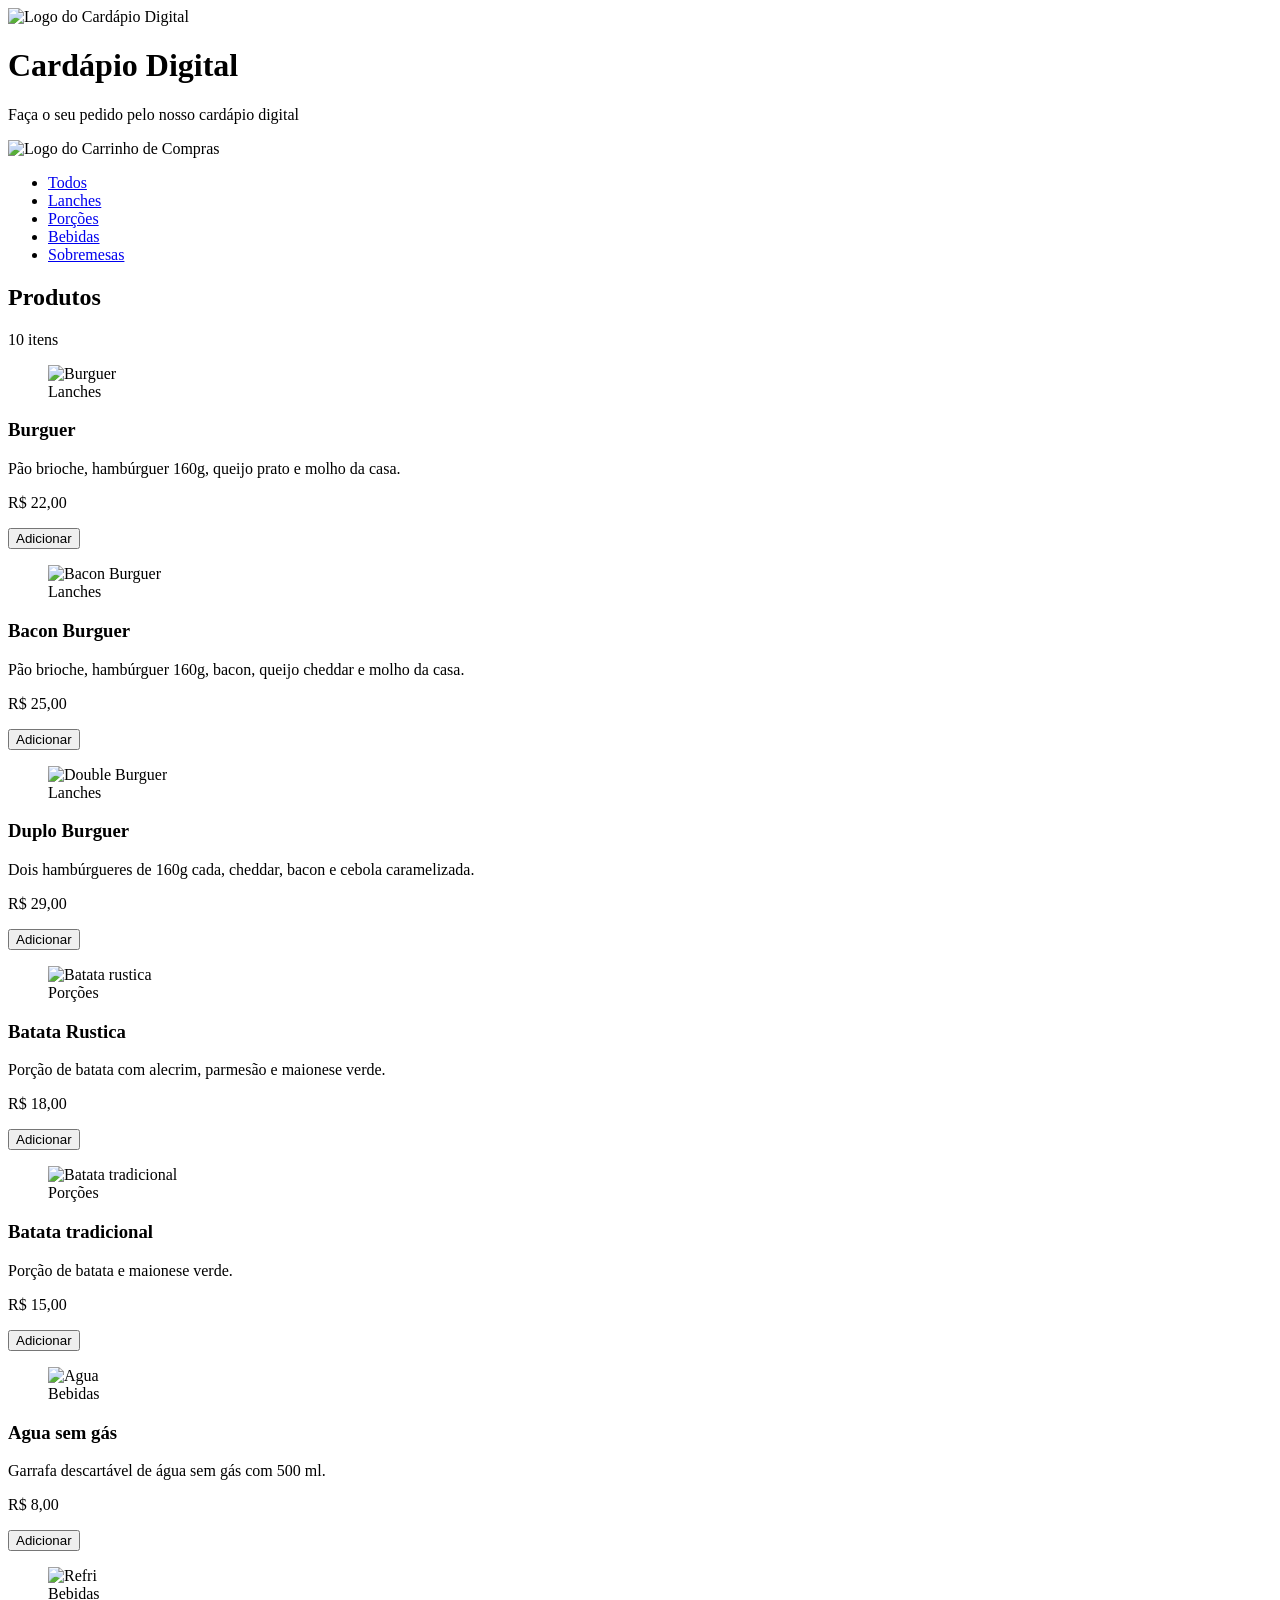
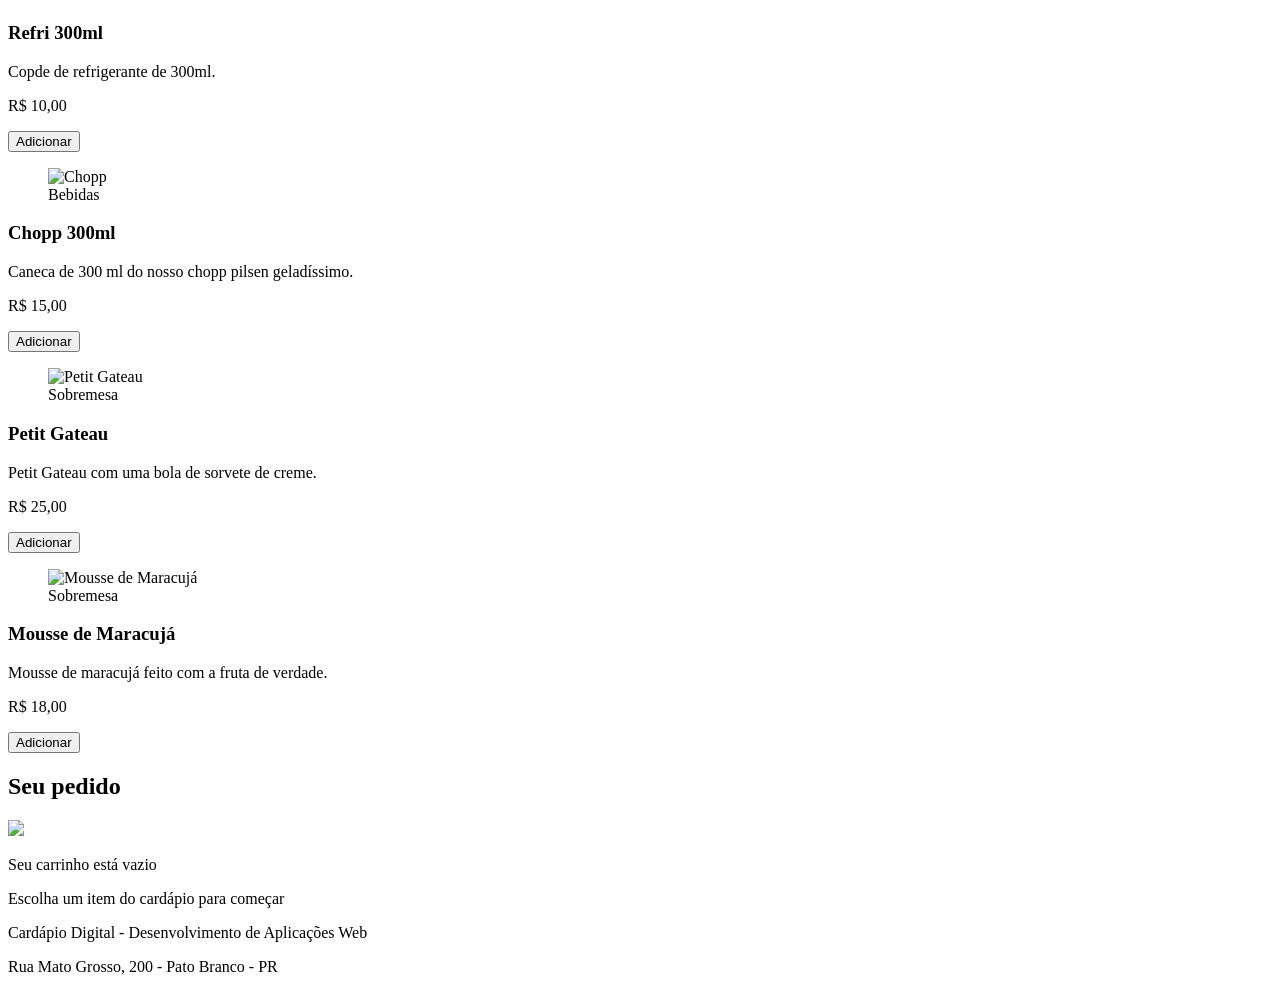
==== commit c468197d: "Inicialização de sistema" ====
--- a/Cardápio-html/Index.html
+++ b/Cardápio-html/Index.html
@@ -10,14 +10,14 @@
       href="https://fonts.googleapis.com/css2?family=Inter:ital,opsz,wght@0,14..32,100..900;1,14..32,100..900&display=swap"
       rel="stylesheet"
     />
-    <link rel="stylesheet" href="Assets/css/estilo.css" />
+    <link rel="stylesheet" href="assets/css/estilo.css" />
   </head>
   <body>
     <header>
       <div class="container">
         <div class="brand">
           <img
-            src="Assets/Img/logo_lanchonete.svg"
+            src="assets/img/logo_lanchonete.svg"
             alt="Logo do Cardápio Digital"
           />
           <div>
@@ -26,7 +26,7 @@
           </div>
         </div>
         <div class="cart-button">
-          <img src="Assets/Img/cart.svg" alt="Logo do Carrinho de Compras" />
+          <img src="assets/img/cart.svg" alt="Logo do Carrinho de Compras" />
         </div>
       </div>
     </header>
@@ -50,7 +50,7 @@
 
         <article>
           <figure>
-            <img src="Assets/Img/burger.png" alt="Burguer" />
+            <img src="./assets/img/burger.png" alt="Burguer" />
             <figcaption>Lanches</figcaption>
           </figure>
           <h3>Burguer</h3>
@@ -61,7 +61,7 @@
 
         <article>
           <figure>
-            <img src="Assets/Img/burger-bacon.png" alt="Bacon Burguer" />
+            <img src="./assets/img/burger-bacon.png " alt="Bacon Burguer" />
             <figcaption>Lanches</figcaption>
           </figure>
           <h3>Bacon Burguer</h3>
@@ -74,7 +74,7 @@
 
         <article>
           <figure>
-            <img src="Assets/Img/burger-double.png" alt="Double Burguer" />
+            <img src="./assets/img/burger-double.png " alt="Double Burguer" />
             <figcaption>Lanches</figcaption>
           </figure>
           <h3>Duplo Burguer</h3>
@@ -88,7 +88,7 @@
 
         <article>
           <figure>
-            <img src="Assets/Img/batata-rustica.png" alt="Batata rustica" />
+            <img src="./assets/img/batata-rustica.png " alt="Batata rustica" />
             <figcaption>Porções</figcaption>
           </figure>
           <h3>Batata Rustica</h3>
@@ -100,7 +100,7 @@
         <article>
           <figure>
             <img
-              src="Assets/Img/batata-tradicional.png"
+              src="./assets/img/batata-tradicional.png "
               alt="Batata tradicional"
             />
             <figcaption>Porções</figcaption>
@@ -113,7 +113,7 @@
 
         <article>
           <figure>
-            <img src="Assets/Img/agua.png" alt="Agua" />
+            <img src="./assets/img/agua.png " alt="Agua" />
             <figcaption>Bebidas</figcaption>
           </figure>
           <h3>Agua sem gás</h3>
@@ -135,7 +135,7 @@
 
         <article>
           <figure>
-            <img src="Assets/Img/chopp.png" alt="Chopp" />
+            <img src="./assets/img/chopp.png " alt="Chopp" />
             <figcaption>Bebidas</figcaption>
           </figure>
           <h3>Chopp 300ml</h3>
@@ -146,7 +146,7 @@
 
         <article>
           <figure>
-            <img src="Assets/Img/petit-gateau.png" alt="Petit Gateau" />
+            <img src="./assets/img/petit-gateau.png " alt="Petit Gateau" />
             <figcaption>Sobremesa</figcaption>
           </figure>
           <h3>Petit Gateau</h3>
@@ -158,7 +158,7 @@
         <article>
           <figure>
             <img
-              src="Assets/Img/mousse-maracuja.png"
+              src="./assets/img/mousse-maracuja.png "
               alt="Mousse de Maracujá"
             />
             <figcaption>Sobremesa</figcaption>
@@ -171,11 +171,12 @@
       </section>
 
       <aside>
-        <h2>Seu Pedido</h2>
+        <h2>Seu pedido</h2>
+
         <div class="cart-empty">
-            <img src="Assets/Img/cart.svg">
-            <p>Seu carrinho está vazio</p>
-            <p>Escolha um item do Cardápio para começar</p>
+          <img src="./assets/img/cart.svg" />
+          <p>Seu carrinho está vazio</p>
+          <p>Escolha um item do cardápio para começar</p>
         </div>
       </aside>
     </main>
@@ -186,5 +187,6 @@
         <p>Rua Mato Grosso, 200 - Pato Branco - PR</p>
       </div>
     </footer>
+    <script src="./assets/js/script.js"></script>
   </body>
 </html>
